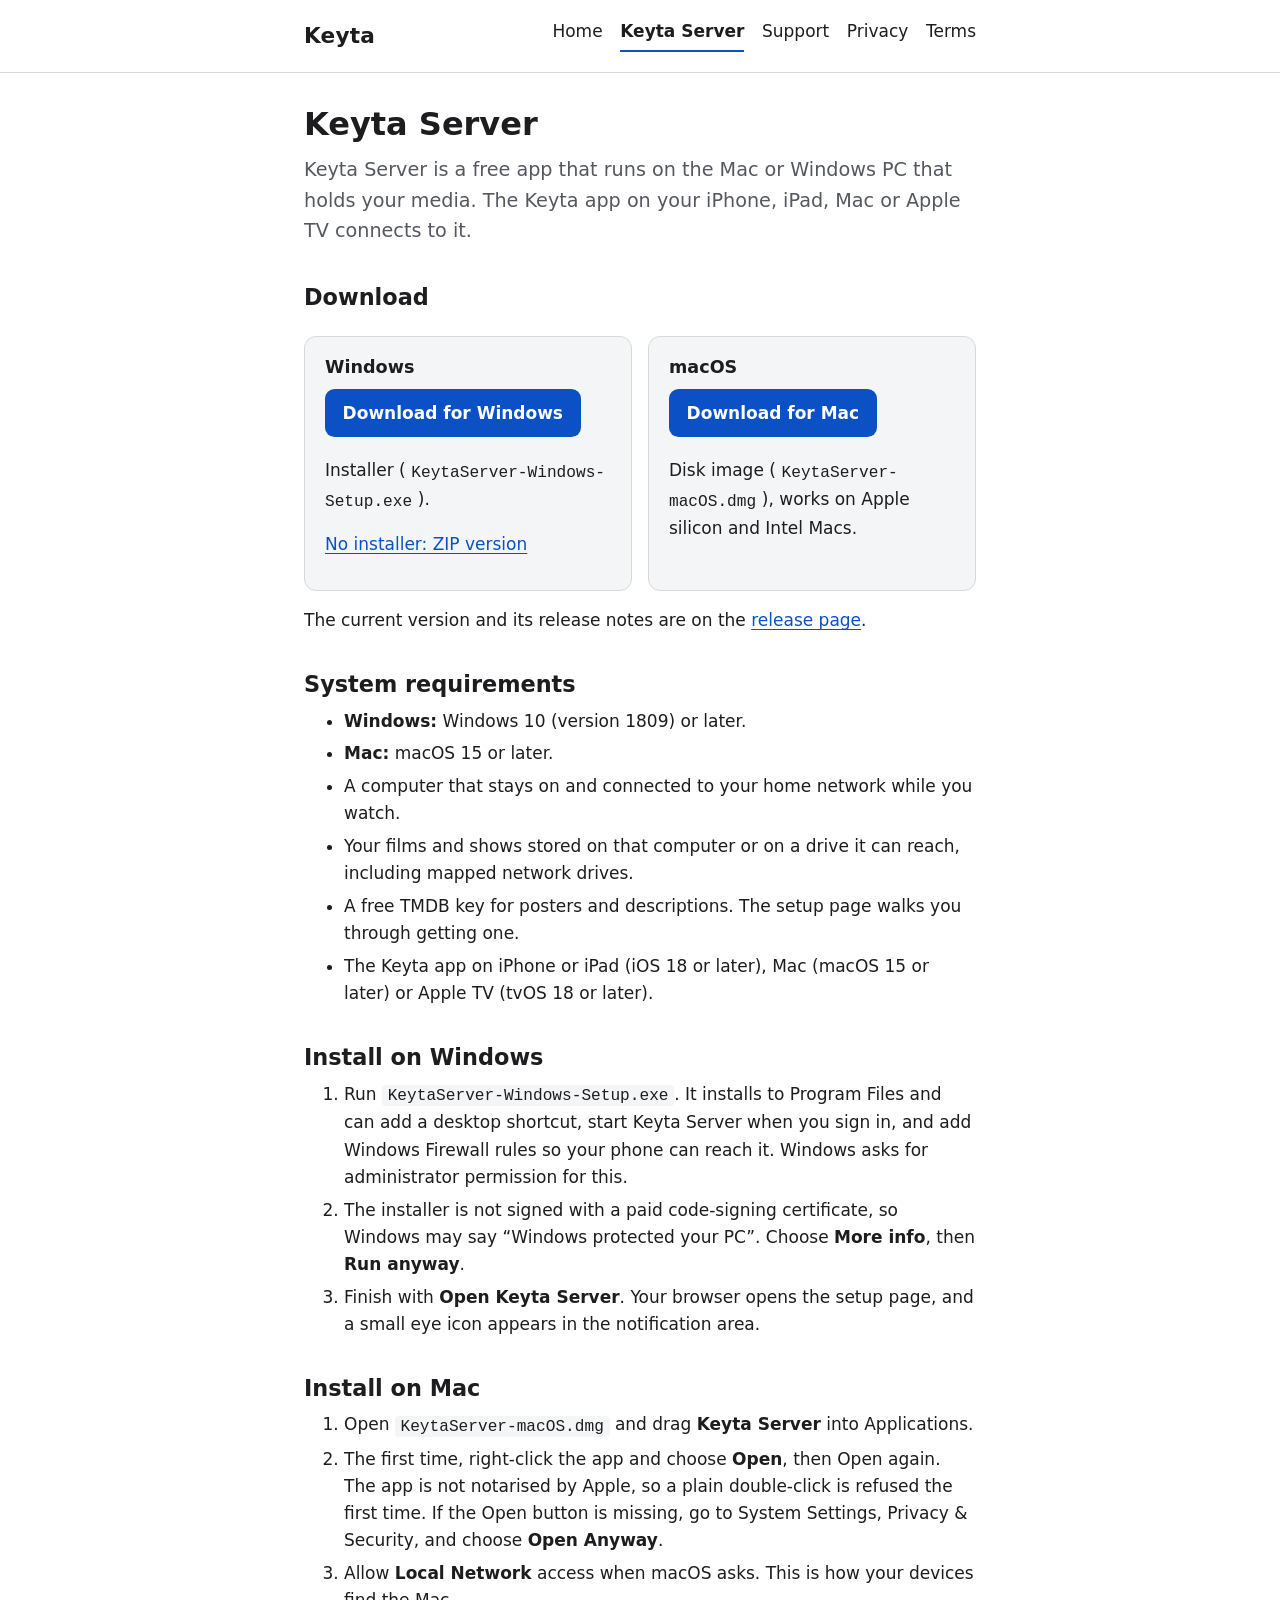
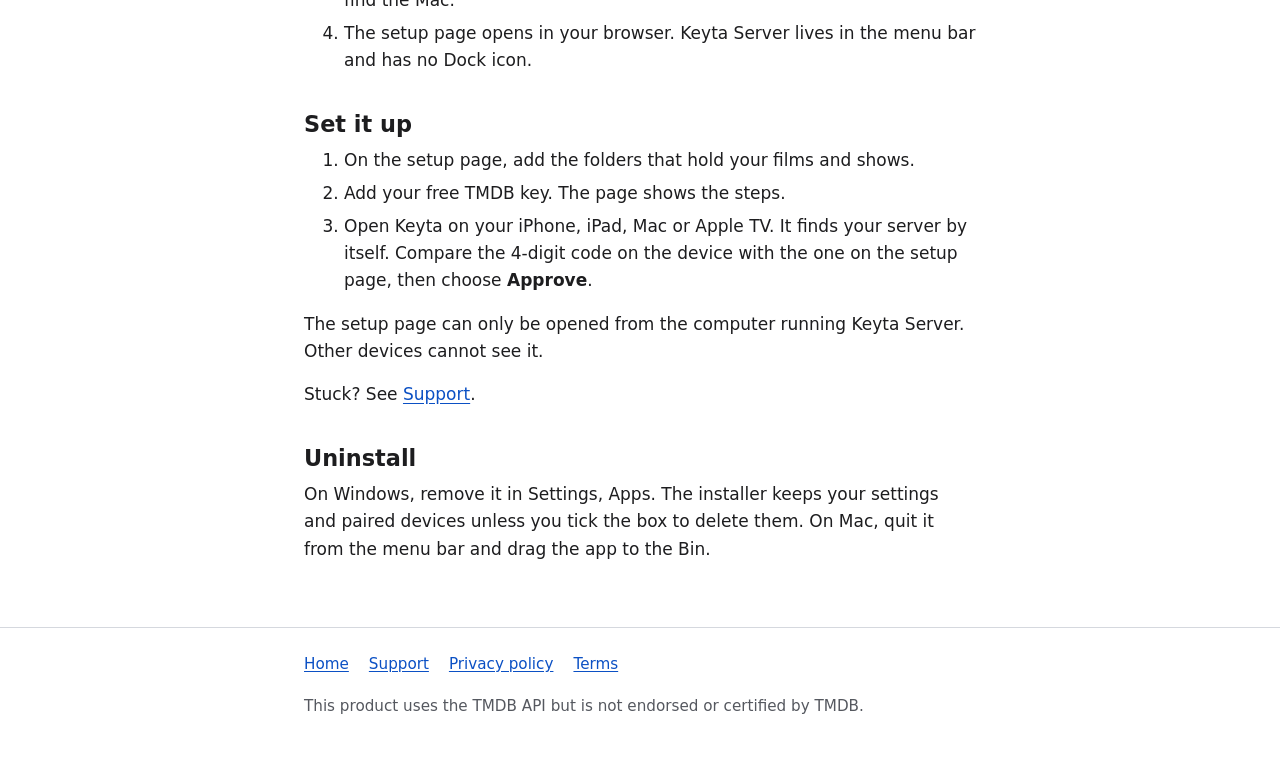
==== server.html @ 4ab93399 "Add files via upload" ====
<!doctype html>
<html lang="en">
<head>
<meta charset="utf-8">
<meta name="viewport" content="width=device-width, initial-scale=1">
<meta name="color-scheme" content="light dark">
<title>Keyta Server: download for Windows and Mac</title>
<meta name="description" content="Download Keyta Server, the free app that shares the media on your Mac or Windows PC with the Keyta app.">
<link rel="stylesheet" href="style.css">
</head>
<body>
<a class="skip" href="#main">Skip to content</a>
<header class="site"><div class="wrap">
  <a class="brand" href="index.html">Keyta</a>
  <nav aria-label="Main"><ul>
    <li><a href="index.html">Home</a></li>
    <li><a href="server.html" aria-current="page">Keyta Server</a></li>
    <li><a href="support.html">Support</a></li>
    <li><a href="privacy.html">Privacy</a></li>
    <li><a href="terms.html">Terms</a></li>
  </ul></nav>
</div></header>

<main id="main"><div class="wrap">
  <h1>Keyta Server</h1>
  <p class="lead">Keyta Server is a free app that runs on the Mac or Windows PC that holds your media. The Keyta app on your iPhone, iPad, Mac or Apple TV connects to it.</p>

  <h2>Download</h2>
  <div class="grid">
    <div class="card">
      <h3>Windows</h3>
      <p><a class="button" href="https://github.com/rotero626/keyta/releases/latest/download/KeytaServer-Windows-Setup.exe">Download for Windows</a></p>
      <p>Installer (<code>KeytaServer-Windows-Setup.exe</code>).</p>
      
      <p><a href="https://github.com/rotero626/keyta/releases/latest/download/KeytaServer-Windows.zip">No installer: ZIP version</a></p>
    </div>
    <div class="card">
      <h3>macOS</h3>
      <p><a class="button" href="https://github.com/rotero626/keyta/releases/latest/download/KeytaServer-macOS.dmg">Download for Mac</a></p>
      <p>Disk image (<code>KeytaServer-macOS.dmg</code>), works on Apple silicon and Intel Macs.</p>
      
    </div>
  </div>
  <p>The current version and its release notes are on the <a href="https://github.com/rotero626/keyta/releases/latest">release page</a>.</p>

  <h2>System requirements</h2>
  <ul>
    <li><strong>Windows:</strong> Windows 10 (version 1809) or later.</li>
    <li><strong>Mac:</strong> macOS 15 or later.</li>
    <li>A computer that stays on and connected to your home network while you watch.</li>
    <li>Your films and shows stored on that computer or on a drive it can reach, including mapped network drives.</li>
    <li>A free TMDB key for posters and descriptions. The setup page walks you through getting one.</li>
    <li>The Keyta app on iPhone or iPad (iOS 18 or later), Mac (macOS 15 or later) or Apple TV (tvOS 18 or later).</li>
  </ul>

  <h2>Install on Windows</h2>
  <ol>
    <li>Run <code>KeytaServer-Windows-Setup.exe</code>. It installs to Program Files and can add a desktop shortcut, start Keyta Server when you sign in, and add Windows Firewall rules so your phone can reach it. Windows asks for administrator permission for this.</li>
    <li>The installer is not signed with a paid code-signing certificate, so Windows may say &ldquo;Windows protected your PC&rdquo;. Choose <strong>More info</strong>, then <strong>Run anyway</strong>.</li>
    <li>Finish with <strong>Open Keyta Server</strong>. Your browser opens the setup page, and a small eye icon appears in the notification area.</li>
  </ol>

  <h2>Install on Mac</h2>
  <ol>
    <li>Open <code>KeytaServer-macOS.dmg</code> and drag <strong>Keyta Server</strong> into Applications.</li>
    <li>The first time, right-click the app and choose <strong>Open</strong>, then Open again. The app is not notarised by Apple, so a plain double-click is refused the first time. If the Open button is missing, go to System Settings, Privacy &amp; Security, and choose <strong>Open Anyway</strong>.</li>
    <li>Allow <strong>Local Network</strong> access when macOS asks. This is how your devices find the Mac.</li>
    <li>The setup page opens in your browser. Keyta Server lives in the menu bar and has no Dock icon.</li>
  </ol>

  <h2>Set it up</h2>
  <ol>
    <li>On the setup page, add the folders that hold your films and shows.</li>
    <li>Add your free TMDB key. The page shows the steps.</li>
    <li>Open Keyta on your iPhone, iPad, Mac or Apple TV. It finds your server by itself. Compare the 4-digit code on the device with the one on the setup page, then choose <strong>Approve</strong>.</li>
  </ol>
  <p>The setup page can only be opened from the computer running Keyta Server. Other devices cannot see it.</p>
  <p>Stuck? See <a href="support.html">Support</a>.</p>

  <h2>Uninstall</h2>
  <p>On Windows, remove it in Settings, Apps. The installer keeps your settings and paired devices unless you tick the box to delete them. On Mac, quit it from the menu bar and drag the app to the Bin.</p>
</div></main>

<footer class="site"><div class="wrap">
  <ul>
    <li><a href="index.html">Home</a></li>
    <li><a href="support.html">Support</a></li>
    <li><a href="privacy.html">Privacy policy</a></li>
    <li><a href="terms.html">Terms</a></li>
  </ul>
  <p>This product uses the TMDB API but is not endorsed or certified by TMDB.</p>
</div></footer>
</body>
</html>
---- style.css ----
/* Keyta site. One stylesheet, no fonts or scripts from anywhere else. */
:root {
  --bg: #ffffff;
  --surface: #f4f5f7;
  --text: #1d1d1f;
  --muted: #55585f;
  --link: #0b50c4;
  --border: #d5d8de;
  --accent: #0b50c4;
  --on-accent: #ffffff;
  --todo-bg: #fff3c4;
  --todo-text: #4a3b00;
}
@media (prefers-color-scheme: dark) {
  :root {
    --bg: #121316;
    --surface: #1d1f24;
    --text: #f2f3f5;
    --muted: #b4b8c1;
    --link: #8db4ff;
    --border: #363a43;
    --accent: #8db4ff;
    --on-accent: #0b1220;
    --todo-bg: #4a3b00;
    --todo-text: #fff3c4;
  }
}
* { box-sizing: border-box; }
html { -webkit-text-size-adjust: 100%; }
body {
  margin: 0;
  background: var(--bg);
  color: var(--text);
  font: 1.0625rem/1.6 system-ui, -apple-system, "Segoe UI", Roboto, "Helvetica Neue", Arial, sans-serif;
}
a { color: var(--link); text-underline-offset: 0.15em; }
a:focus-visible, summary:focus-visible { outline: 3px solid var(--accent); outline-offset: 2px; border-radius: 2px; }
.skip { position: absolute; left: -999px; top: 0; background: var(--accent); color: var(--on-accent); padding: .5rem 1rem; z-index: 10; }
.skip:focus { left: 0; }
.wrap { max-width: 44rem; margin: 0 auto; padding: 0 1rem; }
header.site { border-bottom: 1px solid var(--border); }
header.site .wrap { display: flex; flex-wrap: wrap; align-items: center; justify-content: space-between; gap: .5rem 1.5rem; padding-top: .9rem; padding-bottom: .9rem; }
.brand { font-weight: 700; font-size: 1.35rem; color: var(--text); text-decoration: none; letter-spacing: .01em; }
nav ul { list-style: none; display: flex; flex-wrap: wrap; gap: .25rem 1.1rem; margin: 0; padding: 0; }
nav a { color: var(--text); text-decoration: none; padding: .25rem 0; display: inline-block; }
nav a:hover { text-decoration: underline; }
nav a[aria-current="page"] { font-weight: 700; border-bottom: 2px solid var(--accent); }
main { padding: 2rem 0 3rem; }
h1 { font-size: 2rem; line-height: 1.2; margin: 0 0 .75rem; }
h2 { font-size: 1.4rem; line-height: 1.3; margin: 2.25rem 0 .5rem; }
h3 { font-size: 1.1rem; margin: 1.5rem 0 .25rem; }
p, ul, ol { margin: 0 0 1rem; }
li { margin-bottom: .35rem; }
.lead { font-size: 1.2rem; color: var(--muted); }
.updated { color: var(--muted); font-size: .95rem; }
.card { background: var(--surface); border: 1px solid var(--border); border-radius: .75rem; padding: 1rem 1.25rem; margin: 1rem 0; }
.card h2, .card h3 { margin-top: 0; }
.grid { display: grid; gap: 1rem; grid-template-columns: repeat(auto-fit, minmax(14rem, 1fr)); }
.button { display: inline-block; background: var(--accent); color: var(--on-accent); font-weight: 600; padding: .65rem 1.1rem; border-radius: .6rem; text-decoration: none; margin: .25rem .5rem .25rem 0; }
.button:hover { filter: brightness(1.08); }
.todo { background: var(--todo-bg); color: var(--todo-text); padding: 0 .35em; border-radius: .25rem; font-weight: 600; }
details { border-top: 1px solid var(--border); padding: .75rem 0; }
details:last-of-type { border-bottom: 1px solid var(--border); }
summary { cursor: pointer; font-weight: 600; }
details > :not(summary) { margin-top: .6rem; }
table { border-collapse: collapse; width: 100%; margin: 0 0 1rem; }
th, td { text-align: left; vertical-align: top; padding: .5rem .6rem; border-bottom: 1px solid var(--border); }
th { background: var(--surface); }
.tablewrap { overflow-x: auto; }
code { font-family: ui-monospace, SFMono-Regular, Menlo, Consolas, monospace; font-size: .95em; background: var(--surface); padding: .1em .35em; border-radius: .25rem; word-break: break-word; }
footer.site { border-top: 1px solid var(--border); color: var(--muted); font-size: .95rem; padding: 1.5rem 0 2.5rem; }
footer.site ul { list-style: none; display: flex; flex-wrap: wrap; gap: .25rem 1.25rem; padding: 0; margin: 0 0 .75rem; }
@media (max-width: 30rem) {
  h1 { font-size: 1.65rem; }
  body { font-size: 1rem; }
}
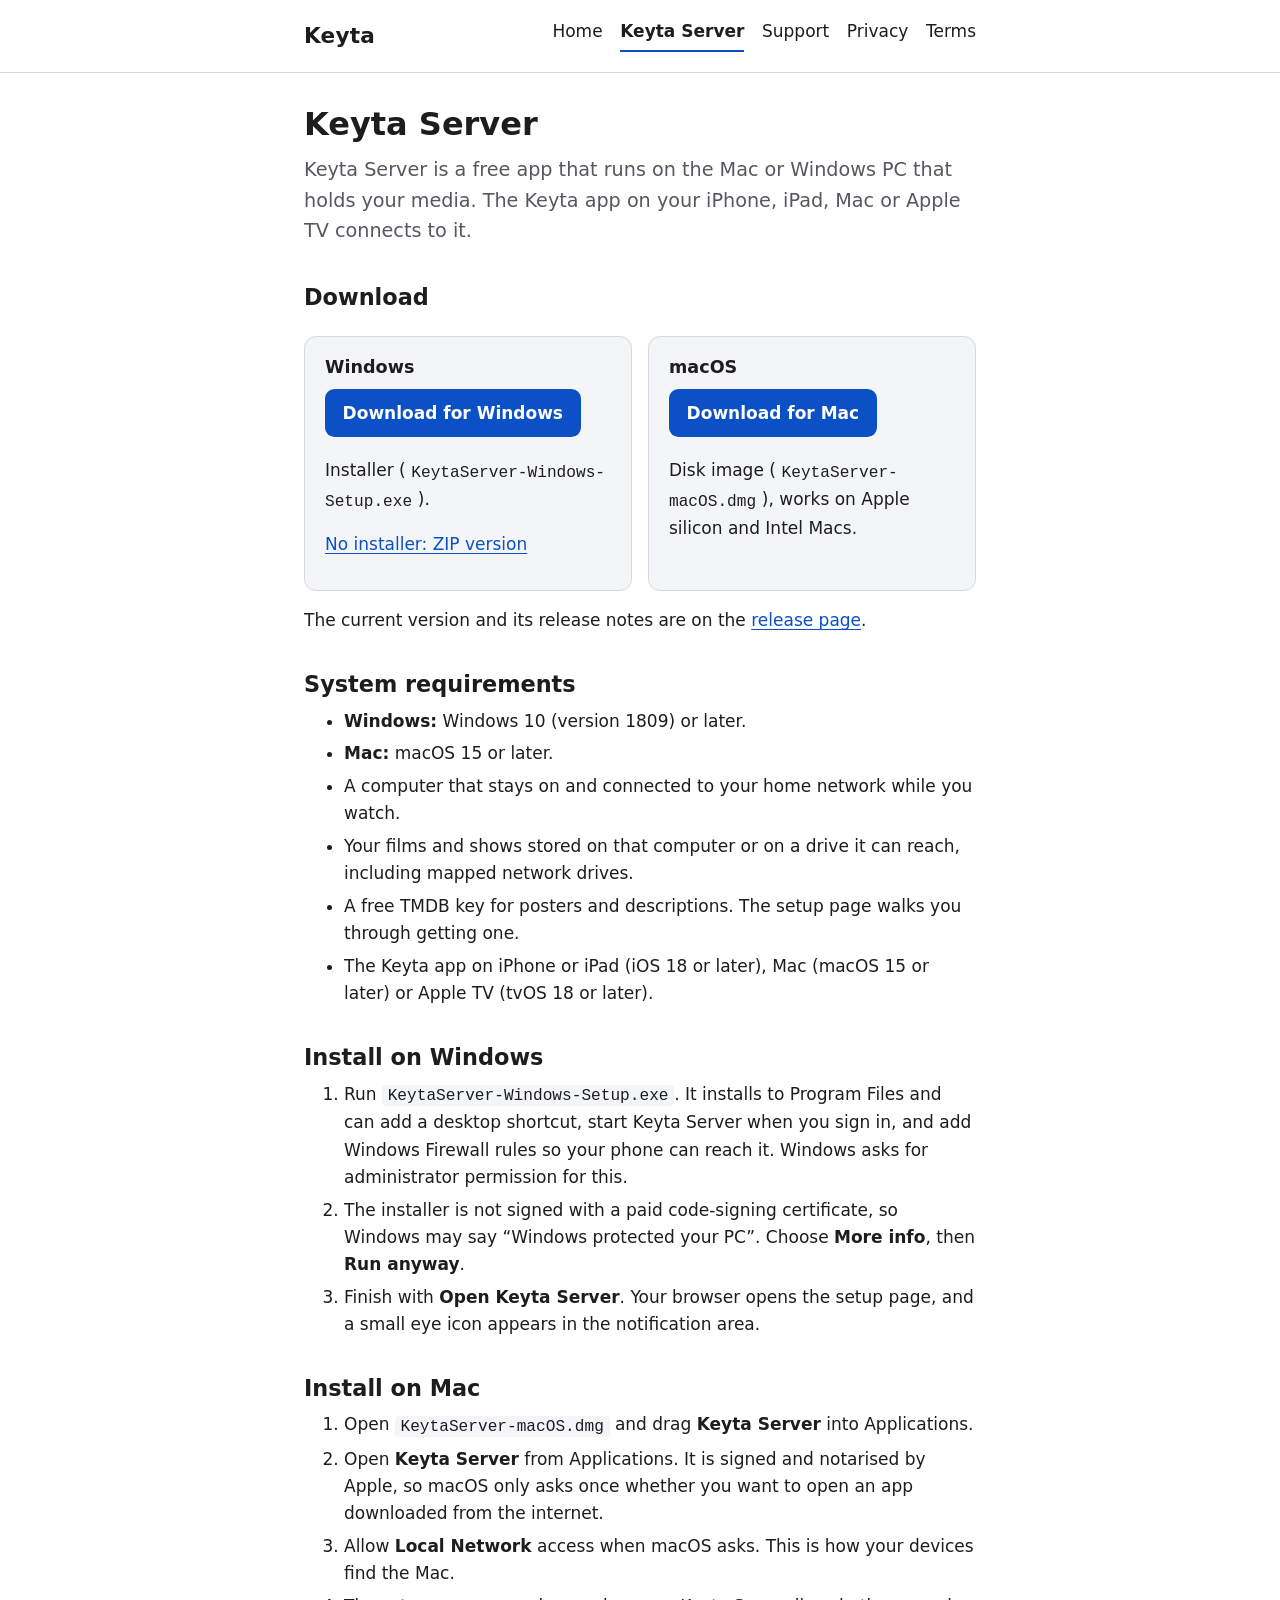
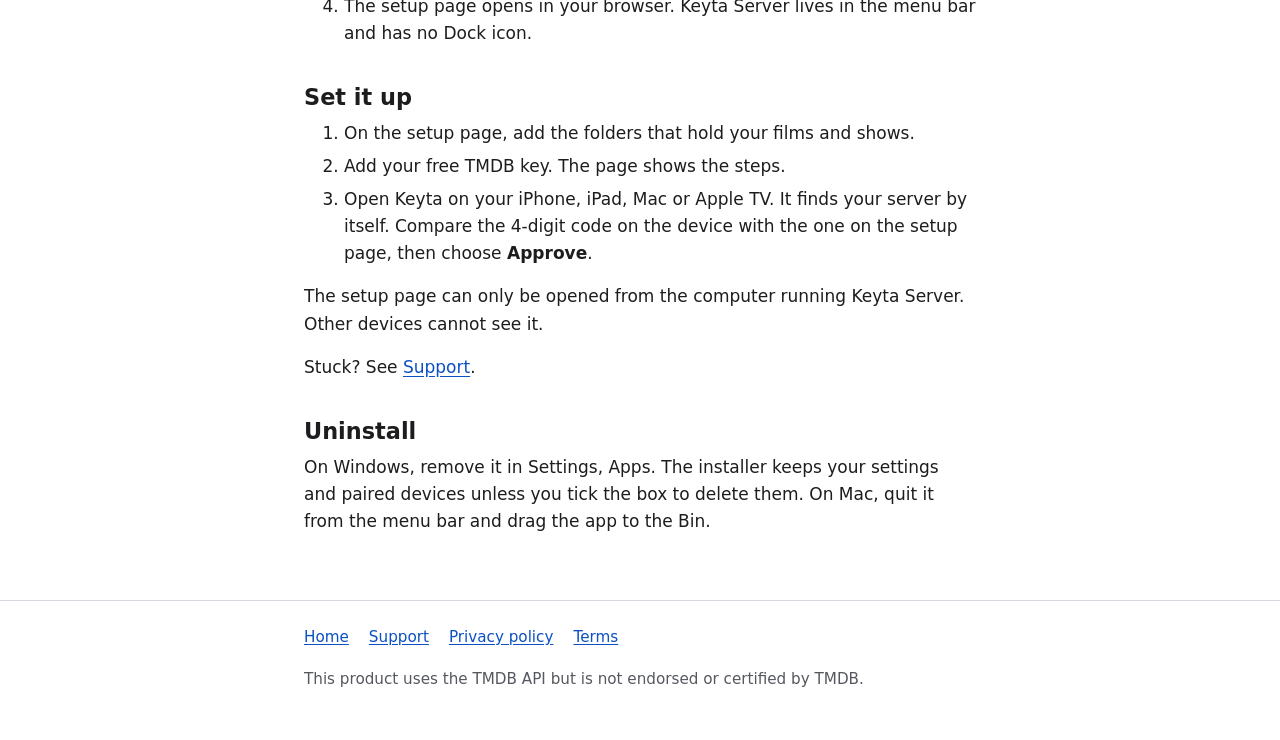
==== commit 09fb42ff: "Mac server is now notarized: simpler install steps" ====
--- a/server.html
+++ b/server.html
@@ -63,7 +63,7 @@
   <h2>Install on Mac</h2>
   <ol>
     <li>Open <code>KeytaServer-macOS.dmg</code> and drag <strong>Keyta Server</strong> into Applications.</li>
-    <li>The first time, right-click the app and choose <strong>Open</strong>, then Open again. The app is not notarised by Apple, so a plain double-click is refused the first time. If the Open button is missing, go to System Settings, Privacy &amp; Security, and choose <strong>Open Anyway</strong>.</li>
+    <li>Open <strong>Keyta Server</strong> from Applications. It is signed and notarised by Apple, so macOS only asks once whether you want to open an app downloaded from the internet.</li>
     <li>Allow <strong>Local Network</strong> access when macOS asks. This is how your devices find the Mac.</li>
     <li>The setup page opens in your browser. Keyta Server lives in the menu bar and has no Dock icon.</li>
   </ol>
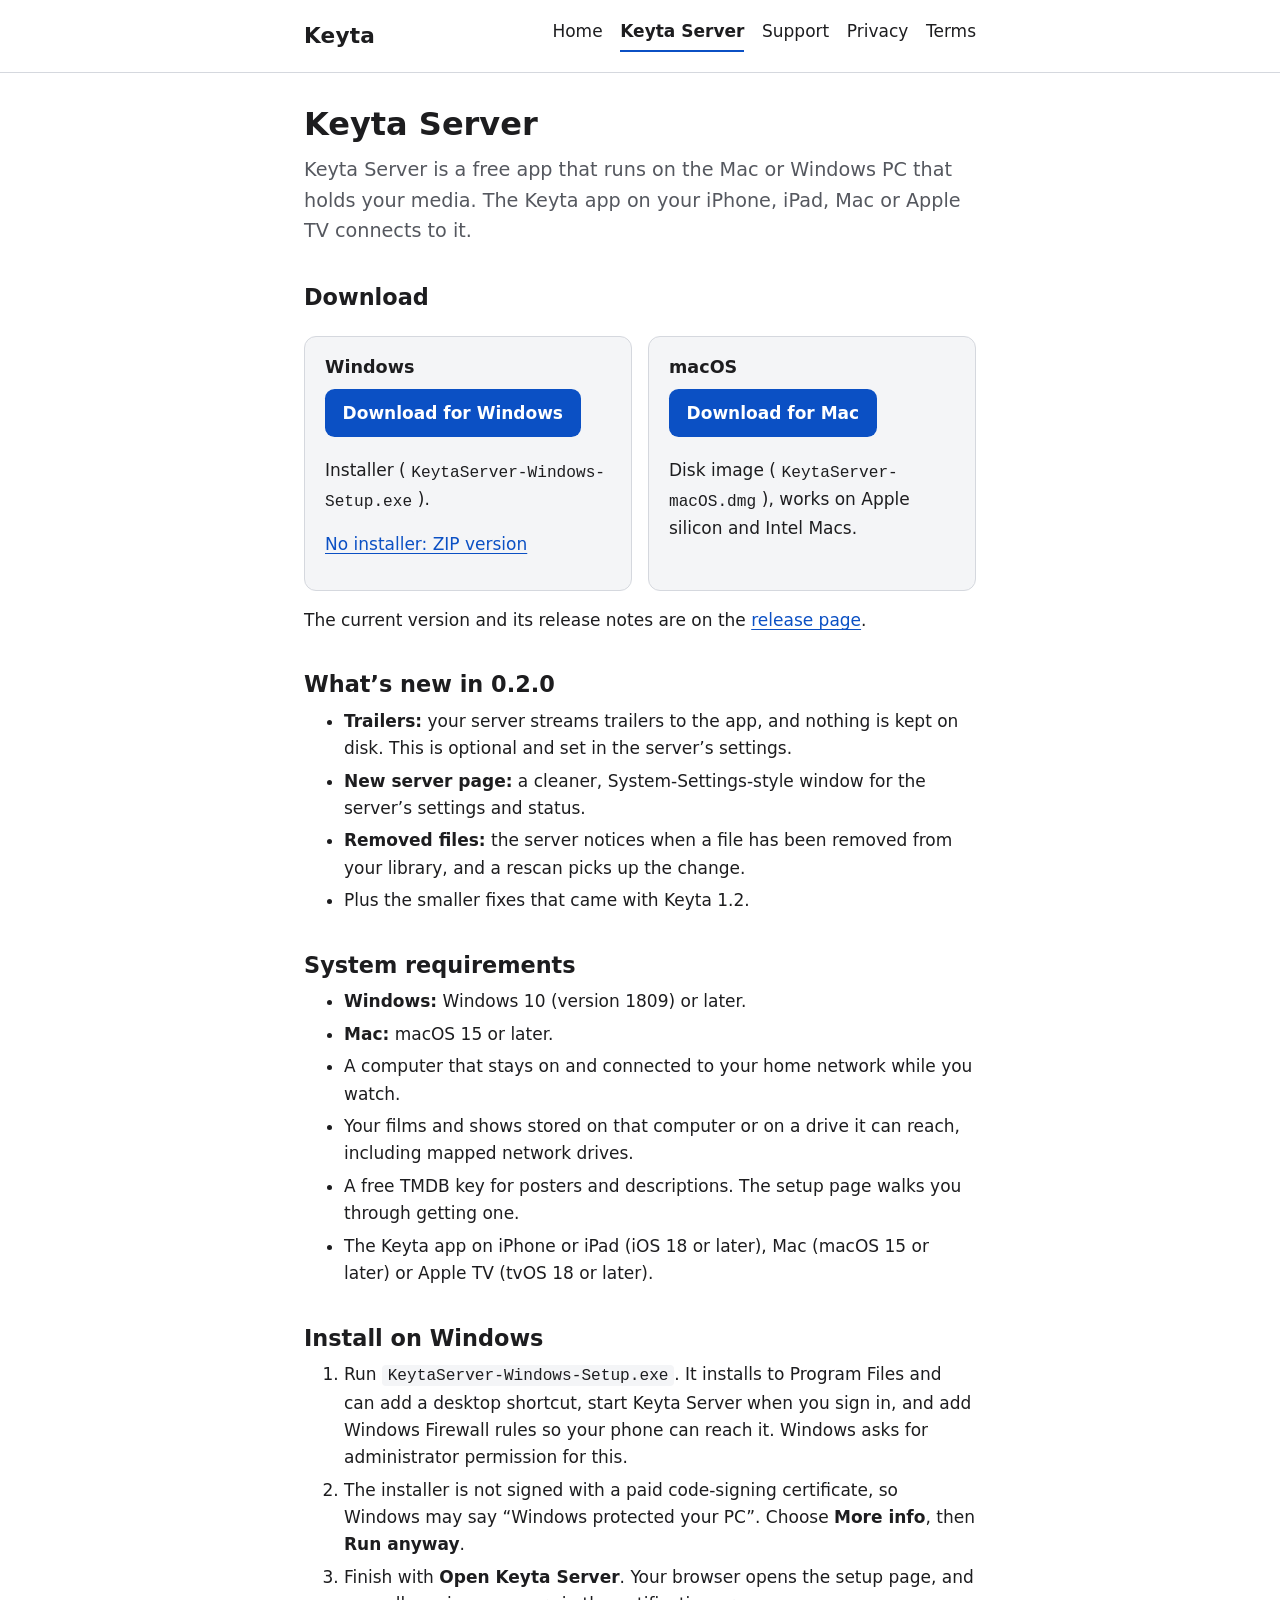
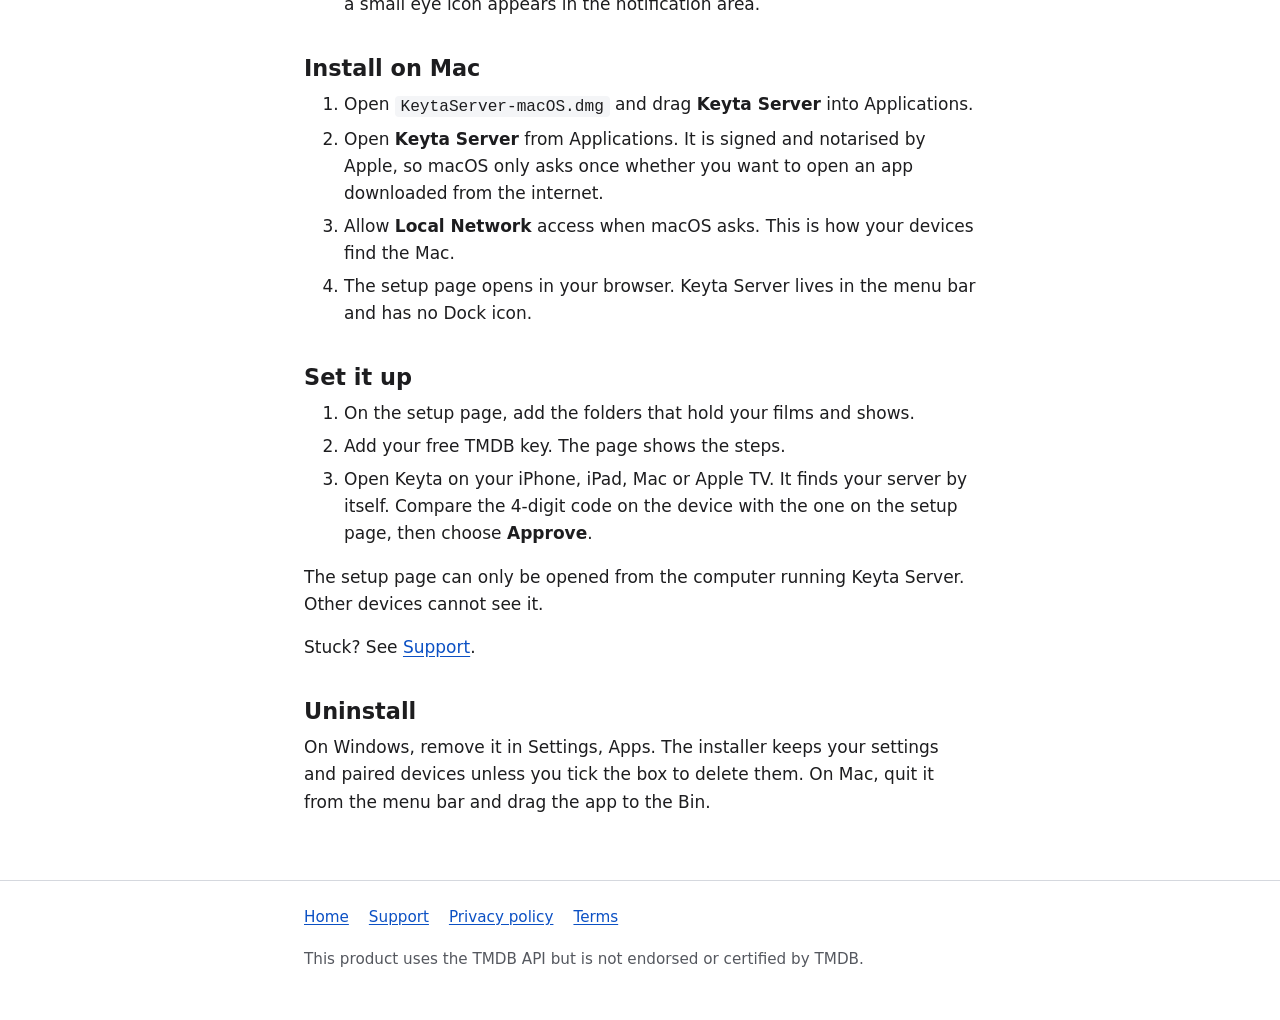
==== commit 9a436dcb: "Server 0.2.0: privacy update (4 Nov), server page what's new, README version Co-Authored-By: Claude " ====
--- a/server.html
+++ b/server.html
@@ -42,6 +42,14 @@
     </div>
   </div>
   <p>The current version and its release notes are on the <a href="https://github.com/rotero626/keyta/releases/latest">release page</a>.</p>
+
+  <h2>What&rsquo;s new in 0.2.0</h2>
+  <ul>
+    <li><strong>Trailers:</strong> your server streams trailers to the app, and nothing is kept on disk. This is optional and set in the server&rsquo;s settings.</li>
+    <li><strong>New server page:</strong> a cleaner, System-Settings-style window for the server&rsquo;s settings and status.</li>
+    <li><strong>Removed files:</strong> the server notices when a file has been removed from your library, and a rescan picks up the change.</li>
+    <li>Plus the smaller fixes that came with Keyta 1.2.</li>
+  </ul>
 
   <h2>System requirements</h2>
   <ul>
